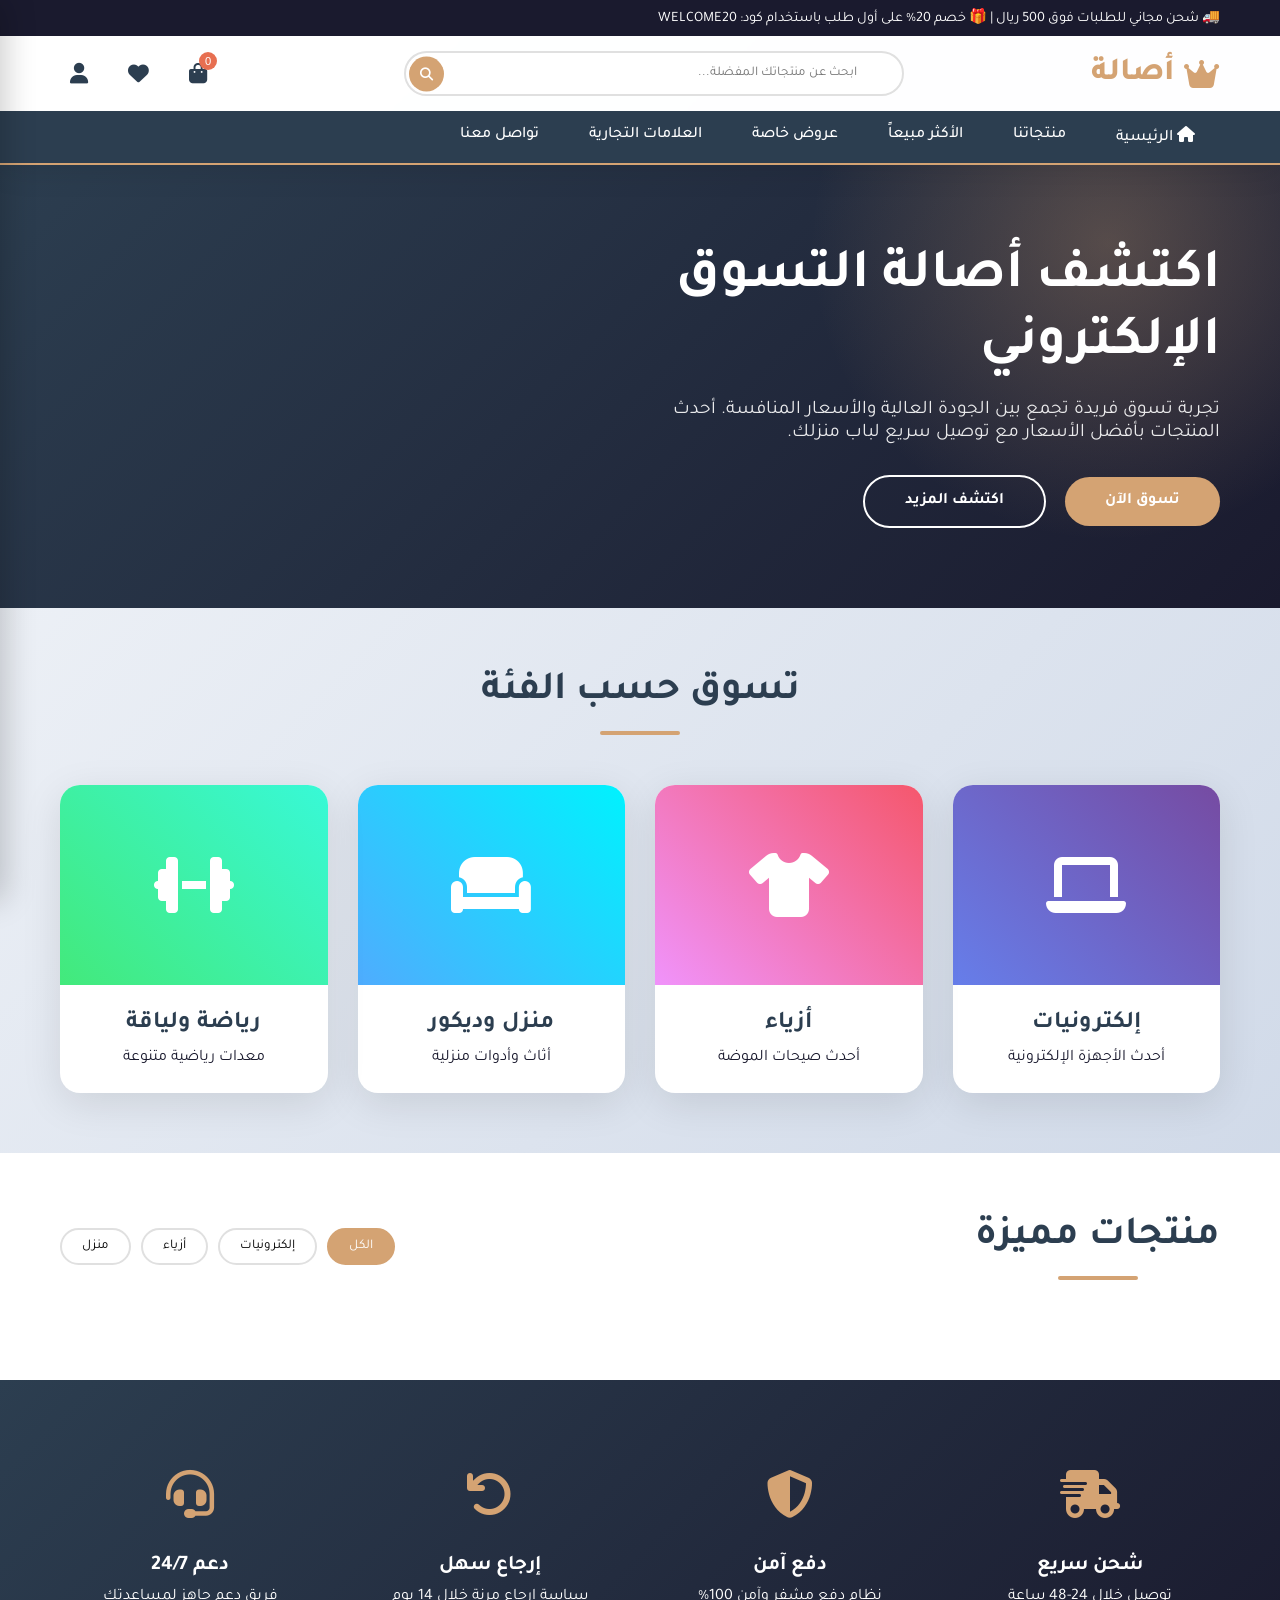
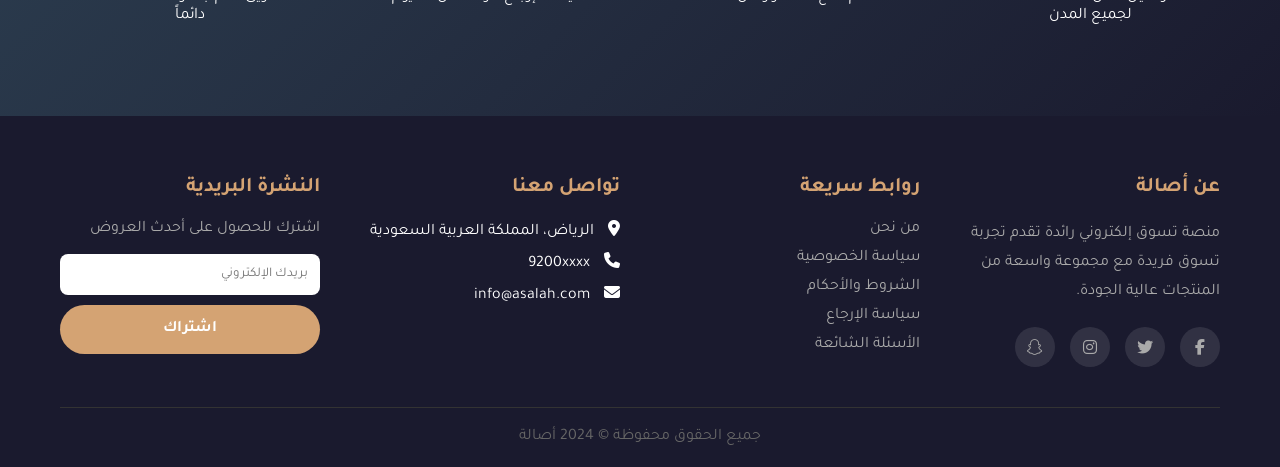
==== index.html @ a7fdba6e "Initial commit" ====
<!DOCTYPE html>
<html lang="ar" dir="rtl">
<head>
    <meta charset="UTF-8">
    <meta name="viewport" content="width=device-width, initial-scale=1.0">
    <title>أصالة | متجرك الإلكتروني</title>
    <link href="https://fonts.googleapis.com/css2?family=Tajawal:wght@400;500;700;800&display=swap" rel="stylesheet">
    <link rel="stylesheet" href="https://cdnjs.cloudflare.com/ajax/libs/font-awesome/6.4.0/css/all.min.css">
    <link rel="stylesheet" href="style.css">
</head>
<body>

    <!-- Header -->
    <header>
        <div class="header-top">
            <div class="container">
                🚚 شحن مجاني للطلبات فوق 500 ريال | 🎁 خصم 20% على أول طلب باستخدام كود: WELCOME20
            </div>
        </div>
        <div class="container">
            <div class="header-main">
                <a href="#" class="logo">
                    <i class="fas fa-crown"></i>
                    أصالة
                </a>
                
                <div class="search-bar">
                    <input type="text" placeholder="ابحث عن منتجاتك المفضلة...">
                    <button><i class="fas fa-search"></i></button>
                </div>
                
                <div class="header-actions">
                    <button class="icon-btn" onclick="toggleCart()">
                        <i class="fas fa-shopping-bag"></i>
                        <span class="badge" id="cartCount">0</span>
                    </button>
                    <button class="icon-btn">
                        <i class="fas fa-heart"></i>
                    </button>
                    <button class="icon-btn">
                        <i class="fas fa-user"></i>
                    </button>
                </div>
            </div>
        </div>
        
        <nav>
            <div class="container">
                <ul class="nav-menu">
                    <li><a href="#"><i class="fas fa-home"></i> الرئيسية</a></li>
                    <li><a href="#products">منتجاتنا</a></li>
                    <li><a href="#">الأكثر مبيعاً</a></li>
                    <li><a href="#">عروض خاصة</a></li>
                    <li><a href="#">العلامات التجارية</a></li>
                    <li><a href="#">تواصل معنا</a></li>
                </ul>
            </div>
        </nav>
    </header>

    <!-- Hero Section -->
    <section class="hero">
        <div class="container">
            <div class="hero-content">
                <h1>اكتشف أصالة التسوق الإلكتروني</h1>
                <p>تجربة تسوق فريدة تجمع بين الجودة العالية والأسعار المنافسة. أحدث المنتجات بأفضل الأسعار مع توصيل سريع لباب منزلك.</p>
                <div>
                    <a href="#products" class="btn">تسوق الآن</a>
                    <a href="#" class="btn btn-outline">اكتشف المزيد</a>
                </div>
            </div>
        </div>
    </section>

    <!-- Categories -->
    <section class="categories">
        <div class="container">
            <h2 class="section-title">تسوق حسب الفئة</h2>
            <div class="category-grid">
                <div class="category-card" onclick="filterProducts('electronics')">
                    <div class="category-img">
                        <i class="fas fa-laptop"></i>
                    </div>
                    <div class="category-info">
                        <h3>إلكترونيات</h3>
                        <p>أحدث الأجهزة الإلكترونية</p>
                    </div>
                </div>
                <div class="category-card" onclick="filterProducts('fashion')">
                    <div class="category-img">
                        <i class="fas fa-tshirt"></i>
                    </div>
                    <div class="category-info">
                        <h3>أزياء</h3>
                        <p>أحدث صيحات الموضة</p>
                    </div>
                </div>
                <div class="category-card" onclick="filterProducts('home')">
                    <div class="category-img">
                        <i class="fas fa-couch"></i>
                    </div>
                    <div class="category-info">
                        <h3>منزل وديكور</h3>
                        <p>أثاث وأدوات منزلية</p>
                    </div>
                </div>
                <div class="category-card" onclick="filterProducts('sports')">
                    <div class="category-img">
                        <i class="fas fa-dumbbell"></i>
                    </div>
                    <div class="category-info">
                        <h3>رياضة ولياقة</h3>
                        <p>معدات رياضية متنوعة</p>
                    </div>
                </div>
            </div>
        </div>
    </section>

    <!-- Products Section -->
    <section class="products" id="products">
        <div class="container">
            <div class="products-header">
                <h2 class="section-title" style="margin: 0;">منتجات مميزة</h2>
                <div class="filter-tabs">
                    <button class="filter-btn active" onclick="filterProducts('all')">الكل</button>
                    <button class="filter-btn" onclick="filterProducts('electronics')">إلكترونيات</button>
                    <button class="filter-btn" onclick="filterProducts('fashion')">أزياء</button>
                    <button class="filter-btn" onclick="filterProducts('home')">منزل</button>
                </div>
            </div>
            
            <div class="product-grid" id="productGrid">
                <!-- Products will be inserted here by JavaScript -->
            </div>
        </div>
    </section>

    <!-- Features -->
    <section class="features">
        <div class="container">
            <div class="features-grid">
                <div class="feature-card">
                    <div class="feature-icon"><i class="fas fa-shipping-fast"></i></div>
                    <h3>شحن سريع</h3>
                    <p>توصيل خلال 24-48 ساعة لجميع المدن</p>
                </div>
                <div class="feature-card">
                    <div class="feature-icon"><i class="fas fa-shield-alt"></i></div>
                    <h3>دفع آمن</h3>
                    <p>نظام دفع مشفر وآمن 100%</p>
                </div>
                <div class="feature-card">
                    <div class="feature-icon"><i class="fas fa-undo"></i></div>
                    <h3>إرجاع سهل</h3>
                    <p>سياسة إرجاع مرنة خلال 14 يوم</p>
                </div>
                <div class="feature-card">
                    <div class="feature-icon"><i class="fas fa-headset"></i></div>
                    <h3>دعم 24/7</h3>
                    <p>فريق دعم جاهز لمساعدتك دائماً</p>
                </div>
            </div>
        </div>
    </section>

    <!-- Footer -->
    <footer>
        <div class="container">
            <div class="footer-grid">
                <div class="footer-section">
                    <h3>عن أصالة</h3>
                    <p style="color: #aaa; line-height: 1.8;">منصة تسوق إلكتروني رائدة تقدم تجربة تسوق فريدة مع مجموعة واسعة من المنتجات عالية الجودة.</p>
                    <div class="social-links">
                        <a href="#"><i class="fab fa-facebook-f"></i></a>
                        <a href="#"><i class="fab fa-twitter"></i></a>
                        <a href="#"><i class="fab fa-instagram"></i></a>
                        <a href="#"><i class="fab fa-snapchat-ghost"></i></a>
                    </div>
                </div>
                
                <div class="footer-section">
                    <h3>روابط سريعة</h3>
                    <ul>
                        <li><a href="#">من نحن</a></li>
                        <li><a href="#">سياسة الخصوصية</a></li>
                        <li><a href="#">الشروط والأحكام</a></li>
                        <li><a href="#">سياسة الإرجاع</a></li>
                        <li><a href="#">الأسئلة الشائعة</a></li>
                    </ul>
                </div>
                
                <div class="footer-section">
                    <h3>تواصل معنا</h3>
                    <ul>
                        <li><i class="fas fa-map-marker-alt" style="margin-left: 10px;"></i> الرياض، المملكة العربية السعودية</li>
                        <li><i class="fas fa-phone" style="margin-left: 10px;"></i> 9200xxxx</li>
                        <li><i class="fas fa-envelope" style="margin-left: 10px;"></i> info@asalah.com</li>
                    </ul>
                </div>
                
                <div class="footer-section newsletter">
                    <h3>النشرة البريدية</h3>
                    <p style="color: #aaa; margin-bottom: 15px;">اشترك للحصول على أحدث العروض</p>
                    <input type="email" placeholder="بريدك الإلكتروني">
                    <button class="btn" style="width: 100%;">اشتراك</button>
                </div>
            </div>
            
            <div class="footer-bottom">
                <p>جميع الحقوق محفوظة © 2024 أصالة</p>
            </div>
        </div>
    </footer>

    <!-- Cart Sidebar -->
    <div class="overlay" onclick="toggleCart()"></div>
    <div class="cart-sidebar" id="cartSidebar">
        <div class="cart-header">
            <h2><i class="fas fa-shopping-bag"></i> سلة التسوق</h2>
            <button class="close-cart" onclick="toggleCart()"><i class="fas fa-times"></i></button>
        </div>
        <div class="cart-items" id="cartItems">
            <!-- Cart items will be inserted here -->
        </div>
        <div class="cart-footer">
            <div class="cart-total">
                <span>المجموع:</span>
                <span id="cartTotal">0 ريال</span>
            </div>
            <button class="checkout-btn" onclick="checkout()">
                <i class="fas fa-credit-card"></i> إتمام الشراء
            </button>
        </div>
    </div>

    <!-- Quick View Modal -->
    <div class="modal" id="productModal">
        <div class="modal-content">
            <button class="modal-close" onclick="closeModal()"><i class="fas fa-times"></i></button>
            <div class="modal-body" id="modalBody">
                <!-- Modal content will be inserted here -->
            </div>
        </div>
    </div>

    <!-- Toast Notification -->
    <div class="toast" id="toast">
        <i class="fas fa-check-circle toast-icon"></i>
        <div>
            <strong>تمت الإضافة!</strong>
            <p style="font-size: 0.9rem; opacity: 0.9;">تم إضافة المنتج إلى السلة</p>
        </div>
    </div>

    <script src="script.js"></script>
</body>
</html>
---- style.css ----
:root {
    --primary: #d4a373;
    --primary-dark: #bc8a5f;
    --secondary: #2c3e50;
    --accent: #e9c46a;
    --light: #f8f9fa;
    --dark: #1a1a2e;
    --success: #2a9d8f;
    --danger: #e76f51;
}

* {
    margin: 0;
    padding: 0;
    box-sizing: border-box;
}

body {
    font-family: 'Tajawal', sans-serif;
    background: linear-gradient(135deg, #f5f7fa 0%, #c3cfe2 100%);
    min-height: 100vh;
    color: var(--dark);
}

/* Header Styles */
header {
    background: rgba(255, 255, 255, 0.95);
    backdrop-filter: blur(10px);
    box-shadow: 0 4px 30px rgba(0, 0, 0, 0.1);
    position: sticky;
    top: 0;
    z-index: 1000;
    border-bottom: 2px solid var(--primary);
}

.header-top {
    background: var(--dark);
    color: white;
    padding: 8px 0;
    font-size: 0.9rem;
}

.container {
    max-width: 1200px;
    margin: 0 auto;
    padding: 0 20px;
}

.header-main {
    display: flex;
    justify-content: space-between;
    align-items: center;
    padding: 15px 0;
    gap: 20px;
    flex-wrap: wrap;
}

.logo {
    font-size: 2rem;
    font-weight: 800;
    color: var(--primary);
    text-decoration: none;
    display: flex;
    align-items: center;
    gap: 10px;
}

.search-bar {
    flex: 1;
    max-width: 500px;
    margin: 0 30px;
    position: relative;
}

.search-bar input {
    width: 100%;
    padding: 12px 45px 12px 20px;
    border: 2px solid #e0e0e0;
    border-radius: 50px;
    font-family: 'Tajawal', sans-serif;
    transition: all 0.3s;
}

.search-bar input:focus {
    outline: none;
    border-color: var(--primary);
}

.search-bar button {
    position: absolute;
    left: 5px;
    top: 50%;
    transform: translateY(-50%);
    background: var(--primary);
    border: none;
    width: 35px;
    height: 35px;
    border-radius: 50%;
    color: white;
    cursor: pointer;
}

.header-actions {
    display: flex;
    gap: 20px;
    align-items: center;
}

.icon-btn {
    position: relative;
    background: none;
    border: none;
    font-size: 1.3rem;
    color: var(--secondary);
    cursor: pointer;
    transition: all 0.3s;
    padding: 10px;
}

.icon-btn:hover {
    color: var(--primary);
    transform: scale(1.1);
}

.badge {
    position: absolute;
    top: 0;
    right: 0;
    background: var(--danger);
    color: white;
    font-size: 0.7rem;
    width: 18px;
    height: 18px;
    border-radius: 50%;
    display: flex;
    align-items: center;
    justify-content: center;
}

/* Navigation */
nav {
    background: var(--secondary);
    padding: 0;
}

.nav-menu {
    display: flex;
    list-style: none;
    gap: 0;
    flex-wrap: wrap;
}

.nav-menu a {
    color: white;
    text-decoration: none;
    padding: 15px 25px;
    display: block;
    transition: all 0.3s;
    font-weight: 500;
    position: relative;
}

.nav-menu a:hover {
    background: var(--primary);
}

/* Hero Section */
.hero {
    background: linear-gradient(135deg, var(--secondary) 0%, var(--dark) 100%);
    color: white;
    padding: 80px 0;
    position: relative;
    overflow: hidden;
}

.hero::before {
    content: '';
    position: absolute;
    top: -50%;
    right: -10%;
    width: 600px;
    height: 600px;
    background: radial-gradient(circle, rgba(212, 163, 115, 0.3) 0%, transparent 70%);
    border-radius: 50%;
}

.hero-content {
    position: relative;
    z-index: 1;
    max-width: 600px;
}

.hero h1 {
    font-size: 3.5rem;
    margin-bottom: 20px;
    line-height: 1.2;
}

.hero p {
    font-size: 1.2rem;
    margin-bottom: 30px;
    opacity: 0.9;
}

.btn {
    display: inline-block;
    padding: 15px 40px;
    background: var(--primary);
    color: white;
    text-decoration: none;
    border-radius: 50px;
    font-weight: 700;
    transition: all 0.3s;
    border: none;
    cursor: pointer;
    font-family: 'Tajawal', sans-serif;
    font-size: 1rem;
}

.btn:hover {
    background: var(--primary-dark);
    transform: translateY(-3px);
    box-shadow: 0 10px 30px rgba(212, 163, 115, 0.4);
}

.btn-outline {
    background: transparent;
    border: 2px solid white;
    margin-right: 15px;
}

.btn-outline:hover {
    background: white;
    color: var(--secondary);
}

/* Categories */
.categories {
    padding: 60px 0;
}

.section-title {
    text-align: center;
    font-size: 2.5rem;
    margin-bottom: 50px;
    color: var(--secondary);
    position: relative;
}

.section-title::after {
    content: '';
    display: block;
    width: 80px;
    height: 4px;
    background: var(--primary);
    margin: 15px auto 0;
    border-radius: 2px;
}

.category-grid {
    display: grid;
    grid-template-columns: repeat(auto-fit, minmax(250px, 1fr));
    gap: 30px;
}

.category-card {
    background: white;
    border-radius: 20px;
    overflow: hidden;
    box-shadow: 0 10px 40px rgba(0,0,0,0.1);
    transition: all 0.3s;
    cursor: pointer;
    position: relative;
}

.category-card:hover {
    transform: translateY(-10px);
    box-shadow: 0 20px 60px rgba(0,0,0,0.15);
}

.category-img {
    height: 200px;
    background: linear-gradient(45deg, #667eea 0%, #764ba2 100%);
    display: flex;
    align-items: center;
    justify-content: center;
    font-size: 4rem;
    color: white;
}

.category-card:nth-child(2) .category-img { background: linear-gradient(45deg, #f093fb 0%, #f5576c 100%); }
.category-card:nth-child(3) .category-img { background: linear-gradient(45deg, #4facfe 0%, #00f2fe 100%); }
.category-card:nth-child(4) .category-img { background: linear-gradient(45deg, #43e97b 0%, #38f9d7 100%); }

.category-info {
    padding: 25px;
    text-align: center;
}

.category-info h3 {
    font-size: 1.5rem;
    margin-bottom: 10px;
    color: var(--secondary);
}

/* Products Section */
.products {
    padding: 60px 0;
    background: white;
}

.products-header {
    display: flex;
    justify-content: space-between;
    align-items: center;
    margin-bottom: 40px;
    flex-wrap: wrap;
    gap: 20px;
}

.filter-tabs {
    display: flex;
    gap: 10px;
    flex-wrap: wrap;
}

.filter-btn {
    padding: 8px 20px;
    border: 2px solid #e0e0e0;
    background: white;
    border-radius: 25px;
    cursor: pointer;
    transition: all 0.3s;
    font-family: 'Tajawal', sans-serif;
}

.filter-btn.active, .filter-btn:hover {
    background: var(--primary);
    color: white;
    border-color: var(--primary);
}

.product-grid {
    display: grid;
    grid-template-columns: repeat(auto-fill, minmax(280px, 1fr));
    gap: 30px;
}

.product-card {
    background: white;
    border-radius: 20px;
    overflow: hidden;
    box-shadow: 0 5px 20px rgba(0,0,0,0.08);
    transition: all 0.3s;
    position: relative;
    border: 1px solid #f0f0f0;
}

.product-card:hover {
    transform: translateY(-5px);
    box-shadow: 0 15px 40px rgba(0,0,0,0.12);
}

.product-badge {
    position: absolute;
    top: 15px;
    right: 15px;
    background: var(--danger);
    color: white;
    padding: 5px 15px;
    border-radius: 20px;
    font-size: 0.85rem;
    font-weight: 700;
    z-index: 2;
}

.product-badge.new {
    background: var(--success);
}

.product-img {
    height: 250px;
    background: #f8f9fa;
    display: flex;
    align-items: center;
    justify-content: center;
    font-size: 5rem;
    color: #ddd;
    position: relative;
    overflow: hidden;
}

.product-actions {
    position: absolute;
    bottom: -50px;
    left: 0;
    right: 0;
    display: flex;
    justify-content: center;
    gap: 10px;
    padding: 15px;
    background: linear-gradient(to top, rgba(0,0,0,0.8), transparent);
    transition: all 0.3s;
}

.product-card:hover .product-actions {
    bottom: 0;
}

.action-btn {
    width: 40px;
    height: 40px;
    border-radius: 50%;
    border: none;
    background: white;
    color: var(--secondary);
    cursor: pointer;
    transition: all 0.3s;
    display: flex;
    align-items: center;
    justify-content: center;
}

.action-btn:hover {
    background: var(--primary);
    color: white;
}

.product-info {
    padding: 20px;
}

.product-category {
    color: var(--primary);
    font-size: 0.9rem;
    font-weight: 500;
}

.product-title {
    font-size: 1.1rem;
    margin: 10px 0;
    color: var(--secondary);
    font-weight: 700;
}

.product-price {
    display: flex;
    align-items: center;
    gap: 10px;
}

.current-price {
    font-size: 1.3rem;
    font-weight: 800;
    color: var(--secondary);
}

.old-price {
    text-decoration: line-through;
    color: #999;
    font-size: 0.95rem;
}

.rating {
    display: flex;
    gap: 3px;
    margin-top: 10px;
    color: var(--accent);
}

/* Cart Sidebar */
.cart-sidebar {
    position: fixed;
    top: 0;
    left: -400px;
    width: 400px;
    height: 100vh;
    background: white;
    box-shadow: 5px 0 30px rgba(0,0,0,0.2);
    z-index: 2000;
    transition: all 0.4s cubic-bezier(0.4, 0, 0.2, 1);
    display: flex;
    flex-direction: column;
}

.cart-sidebar.open {
    left: 0;
}

.cart-header {
    padding: 25px;
    background: var(--secondary);
    color: white;
    display: flex;
    justify-content: space-between;
    align-items: center;
}

.cart-header h2 {
    display: flex;
    align-items: center;
    gap: 10px;
}

.close-cart {
    background: none;
    border: none;
    color: white;
    font-size: 1.5rem;
    cursor: pointer;
}

.cart-items {
    flex: 1;
    overflow-y: auto;
    padding: 20px;
}

.cart-item {
    display: flex;
    gap: 15px;
    padding: 15px;
    background: #f8f9fa;
    border-radius: 15px;
    margin-bottom: 15px;
    animation: slideIn 0.3s ease;
}

@keyframes slideIn {
    from { opacity: 0; transform: translateX(-20px); }
    to { opacity: 1; transform: translateX(0); }
}

.cart-item-img {
    width: 80px;
    height: 80px;
    background: white;
    border-radius: 10px;
    display: flex;
    align-items: center;
    justify-content: center;
    font-size: 2rem;
}

.cart-item-details {
    flex: 1;
}

.cart-item-title {
    font-weight: 700;
    margin-bottom: 5px;
}

.cart-item-price {
    color: var(--primary);
    font-weight: 700;
}

.quantity-control {
    display: flex;
    align-items: center;
    gap: 10px;
    margin-top: 10px;
}

.qty-btn {
    width: 25px;
    height: 25px;
    border: 1px solid #ddd;
    background: white;
    border-radius: 5px;
    cursor: pointer;
    display: flex;
    align-items: center;
    justify-content: center;
}

.remove-item {
    color: var(--danger);
    background: none;
    border: none;
    cursor: pointer;
    font-size: 1.2rem;
}

.cart-footer {
    padding: 25px;
    border-top: 2px solid #f0f0f0;
    background: white;
}

.cart-total {
    display: flex;
    justify-content: space-between;
    font-size: 1.3rem;
    font-weight: 800;
    margin-bottom: 20px;
    color: var(--secondary);
}

.checkout-btn {
    width: 100%;
    padding: 18px;
    background: var(--success);
    color: white;
    border: none;
    border-radius: 12px;
    font-size: 1.1rem;
    font-weight: 700;
    cursor: pointer;
    transition: all 0.3s;
    font-family: 'Tajawal', sans-serif;
}

.checkout-btn:hover {
    background: #21867a;
    transform: translateY(-2px);
}

.overlay {
    position: fixed;
    top: 0;
    left: 0;
    width: 100%;
    height: 100%;
    background: rgba(0,0,0,0.5);
    z-index: 1500;
    opacity: 0;
    visibility: hidden;
    transition: all 0.3s;
}

.overlay.active {
    opacity: 1;
    visibility: visible;
}

/* Features Section */
.features {
    padding: 60px 0;
    background: linear-gradient(135deg, var(--secondary) 0%, var(--dark) 100%);
    color: white;
}

.features-grid {
    display: grid;
    grid-template-columns: repeat(auto-fit, minmax(250px, 1fr));
    gap: 40px;
}

.feature-card {
    text-align: center;
    padding: 30px;
}

.feature-icon {
    font-size: 3rem;
    margin-bottom: 20px;
    color: var(--primary);
}

.feature-card h3 {
    font-size: 1.3rem;
    margin-bottom: 10px;
}

/* Footer */
footer {
    background: var(--dark);
    color: white;
    padding: 60px 0 20px;
}

.footer-grid {
    display: grid;
    grid-template-columns: repeat(auto-fit, minmax(250px, 1fr));
    gap: 40px;
    margin-bottom: 40px;
}

.footer-section h3 {
    color: var(--primary);
    margin-bottom: 20px;
    font-size: 1.3rem;
}

.footer-section ul {
    list-style: none;
}

.footer-section ul li {
    margin-bottom: 10px;
}

.footer-section a {
    color: #aaa;
    text-decoration: none;
    transition: color 0.3s;
}

.footer-section a:hover {
    color: var(--primary);
}

.newsletter input {
    width: 100%;
    padding: 12px;
    border: none;
    border-radius: 8px;
    margin-bottom: 10px;
    font-family: 'Tajawal', sans-serif;
}

.social-links {
    display: flex;
    gap: 15px;
    margin-top: 20px;
}

.social-links a {
    width: 40px;
    height: 40px;
    background: rgba(255,255,255,0.1);
    border-radius: 50%;
    display: flex;
    align-items: center;
    justify-content: center;
    transition: all 0.3s;
}

.social-links a:hover {
    background: var(--primary);
    transform: translateY(-3px);
}

.footer-bottom {
    text-align: center;
    padding-top: 20px;
    border-top: 1px solid #333;
    color: #666;
}

/* Quick View Modal */
.modal {
    display: none;
    position: fixed;
    top: 0;
    left: 0;
    width: 100%;
    height: 100%;
    background: rgba(0,0,0,0.8);
    z-index: 3000;
    align-items: center;
    justify-content: center;
    padding: 20px;
}

.modal.active {
    display: flex;
}

.modal-content {
    background: white;
    border-radius: 20px;
    max-width: 900px;
    width: 100%;
    max-height: 90vh;
    overflow-y: auto;
    position: relative;
    animation: modalIn 0.3s ease;
}

@keyframes modalIn {
    from { opacity: 0; transform: scale(0.9); }
    to { opacity: 1; transform: scale(1); }
}

.modal-close {
    position: absolute;
    top: 20px;
    left: 20px;
    background: white;
    border: none;
    width: 40px;
    height: 40px;
    border-radius: 50%;
    cursor: pointer;
    font-size: 1.2rem;
    z-index: 10;
    box-shadow: 0 2px 10px rgba(0,0,0,0.1);
}

.modal-body {
    display: grid;
    grid-template-columns: 1fr 1fr;
    gap: 40px;
    padding: 40px;
}

.modal-img {
    background: #f8f9fa;
    border-radius: 15px;
    min-height: 400px;
    display: flex;
    align-items: center;
    justify-content: center;
    font-size: 8rem;
    color: #ddd;
}

.modal-info h2 {
    font-size: 2rem;
    margin-bottom: 15px;
    color: var(--secondary);
}

.modal-price {
    font-size: 2rem;
    color: var(--primary);
    font-weight: 800;
    margin-bottom: 20px;
}

.modal-description {
    color: #666;
    line-height: 1.8;
    margin-bottom: 30px;
}

.size-options {
    margin-bottom: 25px;
}

.size-options h4 {
    margin-bottom: 10px;
}

.size-buttons {
    display: flex;
    gap: 10px;
}

.size-btn {
    padding: 10px 20px;
    border: 2px solid #ddd;
    background: white;
    border-radius: 8px;
    cursor: pointer;
    transition: all 0.3s;
    font-family: 'Tajawal', sans-serif;
}

.size-btn.active, .size-btn:hover {
    border-color: var(--primary);
    background: var(--primary);
    color: white;
}

.add-to-cart {
    width: 100%;
    padding: 18px;
    background: var(--secondary);
    color: white;
    border: none;
    border-radius: 12px;
    font-size: 1.1rem;
    font-weight: 700;
    cursor: pointer;
    transition: all 0.3s;
    font-family: 'Tajawal', sans-serif;
    display: flex;
    align-items: center;
    justify-content: center;
    gap: 10px;
}

.add-to-cart:hover {
    background: var(--primary);
}

/* Toast Notification */
.toast {
    position: fixed;
    bottom: 30px;
    right: 30px;
    background: var(--secondary);
    color: white;
    padding: 20px 30px;
    border-radius: 12px;
    box-shadow: 0 10px 30px rgba(0,0,0,0.3);
    display: flex;
    align-items: center;
    gap: 15px;
    transform: translateX(400px);
    transition: all 0.4s cubic-bezier(0.68, -0.55, 0.265, 1.55);
    z-index: 4000;
}

.toast.show {
    transform: translateX(0);
}

.toast-icon {
    font-size: 1.5rem;
    color: var(--success);
}

/* Responsive */
@media (max-width: 768px) {
    .header-main {
        flex-wrap: wrap;
    }
    
    .search-bar {
        order: 3;
        width: 100%;
        margin: 15px 0 0 0;
    }
    
    .hero {
        padding: 60px 0;
    }

    .hero h1 {
        font-size: 2rem;
    }
    
    .modal-body {
        grid-template-columns: 1fr;
        padding: 25px;
    }
    
    .cart-sidebar {
        width: 100%;
        left: -100%;
    }

    .products-header {
        flex-direction: column;
        align-items: flex-start;
    }
    
    .toast {
        right: 15px;
        left: 15px;
        justify-content: center;
    }
}
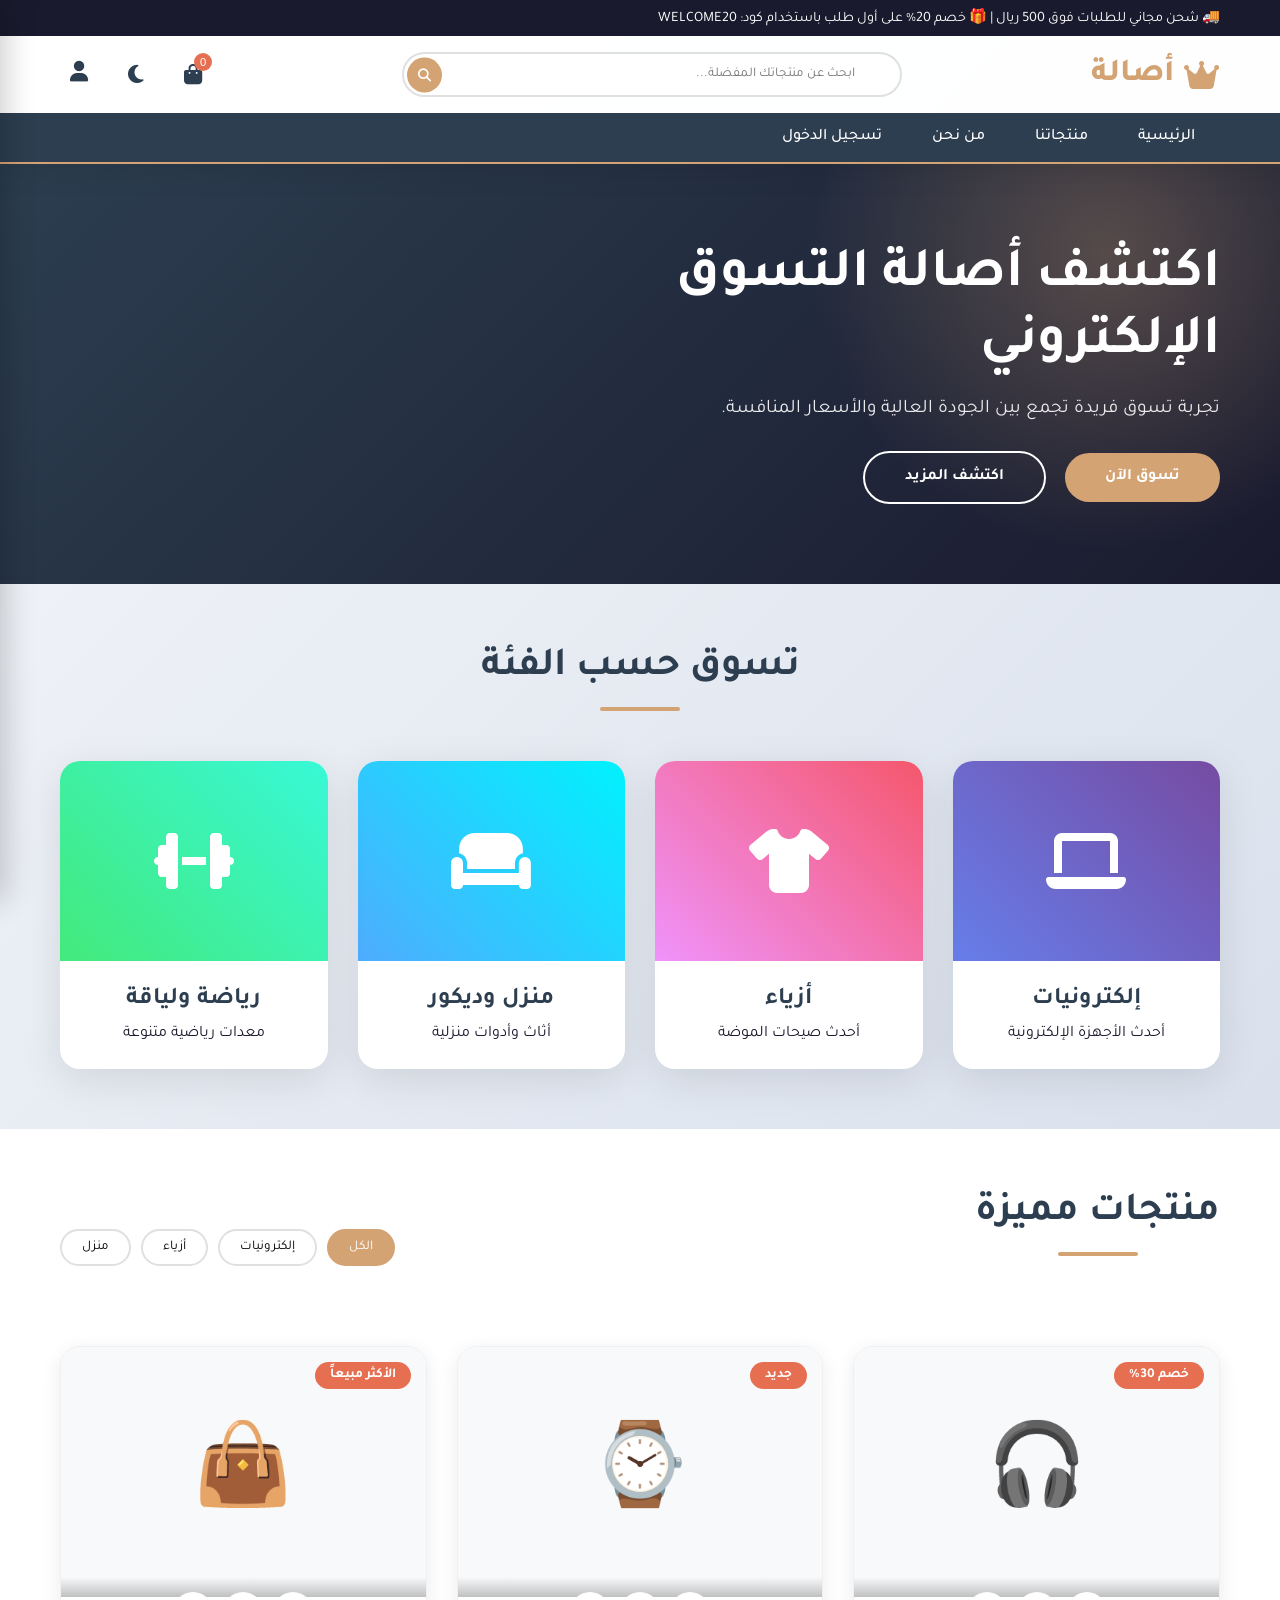
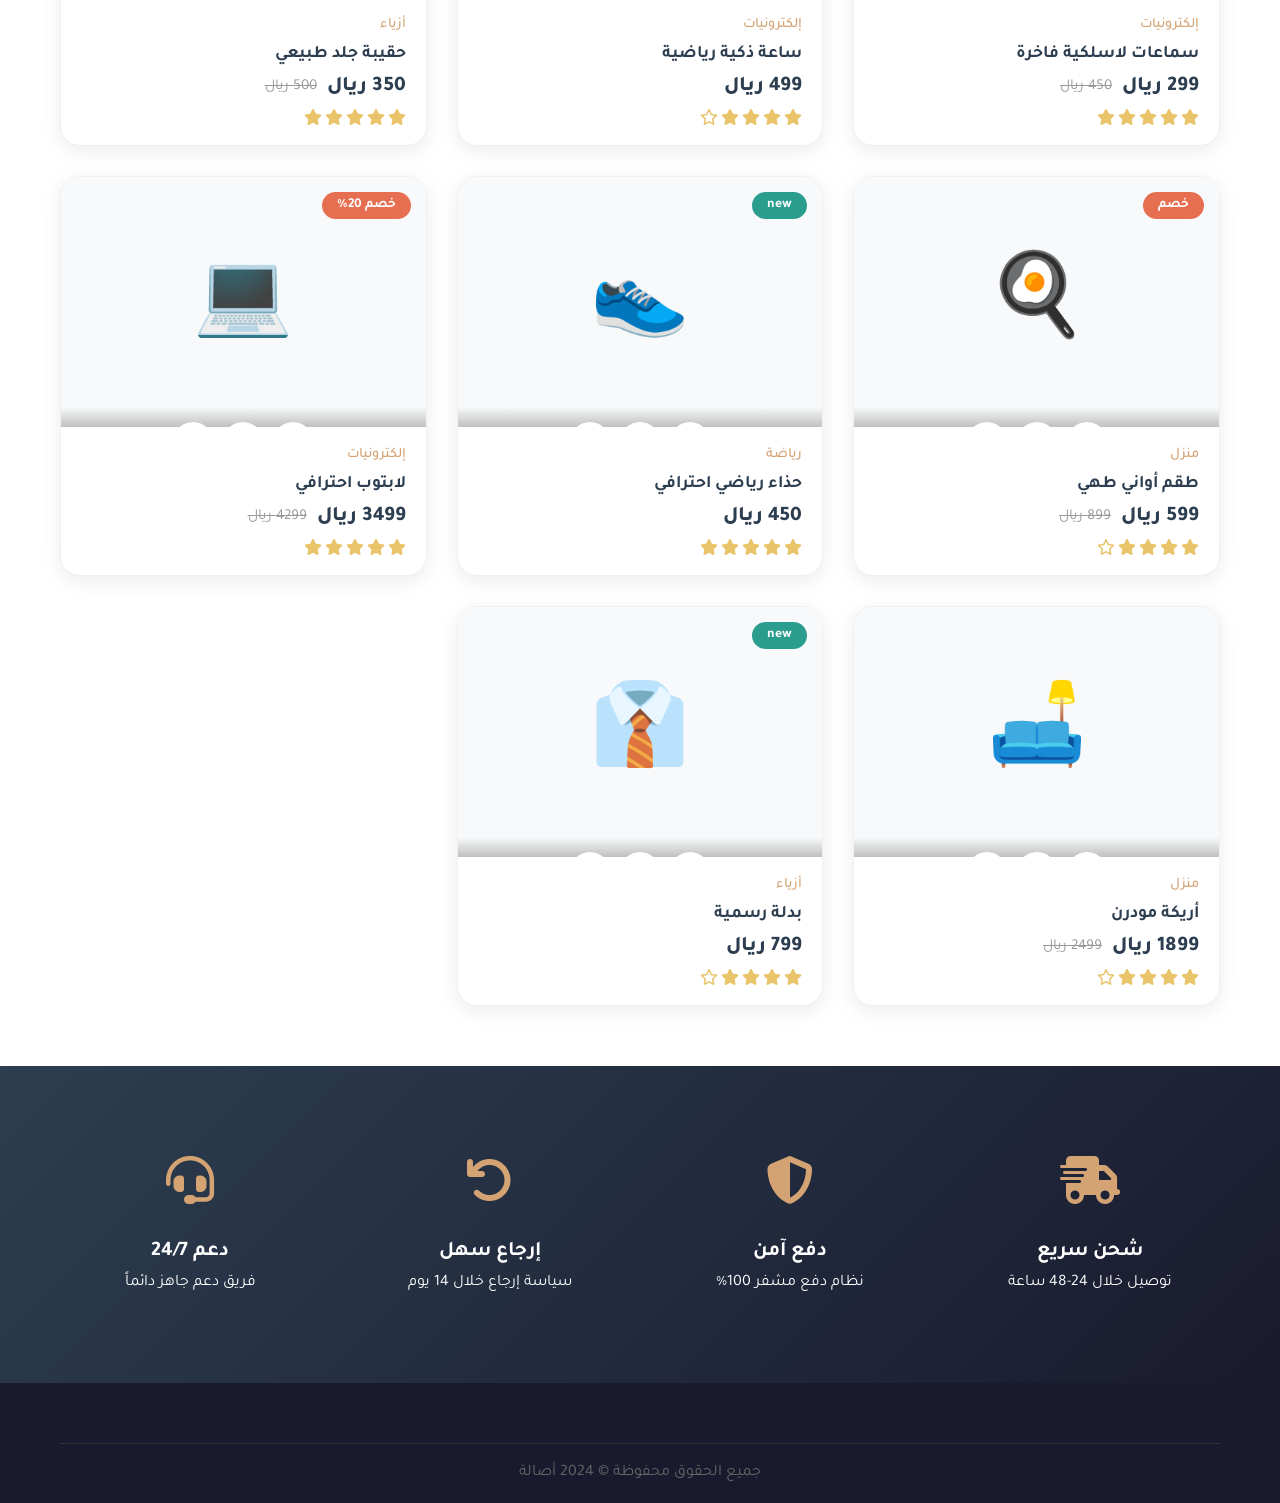
==== commit 84709e97: "all" ====
--- a/index.html
+++ b/index.html
@@ -4,6 +4,7 @@
     <meta charset="UTF-8">
     <meta name="viewport" content="width=device-width, initial-scale=1.0">
     <title>أصالة | متجرك الإلكتروني</title>
+
     <link href="https://fonts.googleapis.com/css2?family=Tajawal:wght@400;500;700;800&display=swap" rel="stylesheet">
     <link rel="stylesheet" href="https://cdnjs.cloudflare.com/ajax/libs/font-awesome/6.4.0/css/all.min.css">
     <link rel="stylesheet" href="style.css">
@@ -17,56 +18,56 @@
                 🚚 شحن مجاني للطلبات فوق 500 ريال | 🎁 خصم 20% على أول طلب باستخدام كود: WELCOME20
             </div>
         </div>
+
         <div class="container">
             <div class="header-main">
-                <a href="#" class="logo">
-                    <i class="fas fa-crown"></i>
-                    أصالة
+                <a href="index.html" class="logo">
+                    <i class="fas fa-crown"></i> أصالة
                 </a>
-                
+
                 <div class="search-bar">
                     <input type="text" placeholder="ابحث عن منتجاتك المفضلة...">
                     <button><i class="fas fa-search"></i></button>
                 </div>
-                
+
                 <div class="header-actions">
                     <button class="icon-btn" onclick="toggleCart()">
                         <i class="fas fa-shopping-bag"></i>
                         <span class="badge" id="cartCount">0</span>
                     </button>
-                    <button class="icon-btn">
-                        <i class="fas fa-heart"></i>
+
+                    <button class="icon-btn" onclick="toggleDarkMode()">
+                        <i class="fas fa-moon"></i>
                     </button>
-                    <button class="icon-btn">
+
+                    <a href="login.html" class="icon-btn">
                         <i class="fas fa-user"></i>
-                    </button>
-                </div>
-            </div>
-        </div>
-        
+                    </a>
+                </div>
+            </div>
+        </div>
+
         <nav>
             <div class="container">
                 <ul class="nav-menu">
-                    <li><a href="#"><i class="fas fa-home"></i> الرئيسية</a></li>
+                    <li><a href="index.html">الرئيسية</a></li>
                     <li><a href="#products">منتجاتنا</a></li>
-                    <li><a href="#">الأكثر مبيعاً</a></li>
-                    <li><a href="#">عروض خاصة</a></li>
-                    <li><a href="#">العلامات التجارية</a></li>
-                    <li><a href="#">تواصل معنا</a></li>
+                    <li><a href="about.html">من نحن</a></li>
+                    <li><a href="login.html">تسجيل الدخول</a></li>
                 </ul>
             </div>
         </nav>
     </header>
 
-    <!-- Hero Section -->
+    <!-- Hero -->
     <section class="hero">
         <div class="container">
             <div class="hero-content">
                 <h1>اكتشف أصالة التسوق الإلكتروني</h1>
-                <p>تجربة تسوق فريدة تجمع بين الجودة العالية والأسعار المنافسة. أحدث المنتجات بأفضل الأسعار مع توصيل سريع لباب منزلك.</p>
+                <p>تجربة تسوق فريدة تجمع بين الجودة العالية والأسعار المنافسة.</p>
                 <div>
                     <a href="#products" class="btn">تسوق الآن</a>
-                    <a href="#" class="btn btn-outline">اكتشف المزيد</a>
+                    <a href="about.html" class="btn btn-outline">اكتشف المزيد</a>
                 </div>
             </div>
         </div>
@@ -76,38 +77,34 @@
     <section class="categories">
         <div class="container">
             <h2 class="section-title">تسوق حسب الفئة</h2>
+
             <div class="category-grid">
                 <div class="category-card" onclick="filterProducts('electronics')">
-                    <div class="category-img">
-                        <i class="fas fa-laptop"></i>
-                    </div>
+                    <div class="category-img"><i class="fas fa-laptop"></i></div>
                     <div class="category-info">
                         <h3>إلكترونيات</h3>
                         <p>أحدث الأجهزة الإلكترونية</p>
                     </div>
                 </div>
+
                 <div class="category-card" onclick="filterProducts('fashion')">
-                    <div class="category-img">
-                        <i class="fas fa-tshirt"></i>
-                    </div>
+                    <div class="category-img"><i class="fas fa-tshirt"></i></div>
                     <div class="category-info">
                         <h3>أزياء</h3>
                         <p>أحدث صيحات الموضة</p>
                     </div>
                 </div>
+
                 <div class="category-card" onclick="filterProducts('home')">
-                    <div class="category-img">
-                        <i class="fas fa-couch"></i>
-                    </div>
+                    <div class="category-img"><i class="fas fa-couch"></i></div>
                     <div class="category-info">
                         <h3>منزل وديكور</h3>
                         <p>أثاث وأدوات منزلية</p>
                     </div>
                 </div>
+
                 <div class="category-card" onclick="filterProducts('sports')">
-                    <div class="category-img">
-                        <i class="fas fa-dumbbell"></i>
-                    </div>
+                    <div class="category-img"><i class="fas fa-dumbbell"></i></div>
                     <div class="category-info">
                         <h3>رياضة ولياقة</h3>
                         <p>معدات رياضية متنوعة</p>
@@ -117,11 +114,12 @@
         </div>
     </section>
 
-    <!-- Products Section -->
+    <!-- Products -->
     <section class="products" id="products">
         <div class="container">
             <div class="products-header">
-                <h2 class="section-title" style="margin: 0;">منتجات مميزة</h2>
+                <h2 class="section-title">منتجات مميزة</h2>
+
                 <div class="filter-tabs">
                     <button class="filter-btn active" onclick="filterProducts('all')">الكل</button>
                     <button class="filter-btn" onclick="filterProducts('electronics')">إلكترونيات</button>
@@ -129,10 +127,8 @@
                     <button class="filter-btn" onclick="filterProducts('home')">منزل</button>
                 </div>
             </div>
-            
-            <div class="product-grid" id="productGrid">
-                <!-- Products will be inserted here by JavaScript -->
-            </div>
+
+            <div class="product-grid" id="productGrid"></div>
         </div>
     </section>
 
@@ -143,22 +139,25 @@
                 <div class="feature-card">
                     <div class="feature-icon"><i class="fas fa-shipping-fast"></i></div>
                     <h3>شحن سريع</h3>
-                    <p>توصيل خلال 24-48 ساعة لجميع المدن</p>
-                </div>
+                    <p>توصيل خلال 24-48 ساعة</p>
+                </div>
+
                 <div class="feature-card">
                     <div class="feature-icon"><i class="fas fa-shield-alt"></i></div>
                     <h3>دفع آمن</h3>
-                    <p>نظام دفع مشفر وآمن 100%</p>
-                </div>
+                    <p>نظام دفع مشفر 100%</p>
+                </div>
+
                 <div class="feature-card">
                     <div class="feature-icon"><i class="fas fa-undo"></i></div>
                     <h3>إرجاع سهل</h3>
-                    <p>سياسة إرجاع مرنة خلال 14 يوم</p>
-                </div>
+                    <p>سياسة إرجاع خلال 14 يوم</p>
+                </div>
+
                 <div class="feature-card">
                     <div class="feature-icon"><i class="fas fa-headset"></i></div>
                     <h3>دعم 24/7</h3>
-                    <p>فريق دعم جاهز لمساعدتك دائماً</p>
+                    <p>فريق دعم جاهز دائماً</p>
                 </div>
             </div>
         </div>
@@ -167,46 +166,6 @@
     <!-- Footer -->
     <footer>
         <div class="container">
-            <div class="footer-grid">
-                <div class="footer-section">
-                    <h3>عن أصالة</h3>
-                    <p style="color: #aaa; line-height: 1.8;">منصة تسوق إلكتروني رائدة تقدم تجربة تسوق فريدة مع مجموعة واسعة من المنتجات عالية الجودة.</p>
-                    <div class="social-links">
-                        <a href="#"><i class="fab fa-facebook-f"></i></a>
-                        <a href="#"><i class="fab fa-twitter"></i></a>
-                        <a href="#"><i class="fab fa-instagram"></i></a>
-                        <a href="#"><i class="fab fa-snapchat-ghost"></i></a>
-                    </div>
-                </div>
-                
-                <div class="footer-section">
-                    <h3>روابط سريعة</h3>
-                    <ul>
-                        <li><a href="#">من نحن</a></li>
-                        <li><a href="#">سياسة الخصوصية</a></li>
-                        <li><a href="#">الشروط والأحكام</a></li>
-                        <li><a href="#">سياسة الإرجاع</a></li>
-                        <li><a href="#">الأسئلة الشائعة</a></li>
-                    </ul>
-                </div>
-                
-                <div class="footer-section">
-                    <h3>تواصل معنا</h3>
-                    <ul>
-                        <li><i class="fas fa-map-marker-alt" style="margin-left: 10px;"></i> الرياض، المملكة العربية السعودية</li>
-                        <li><i class="fas fa-phone" style="margin-left: 10px;"></i> 9200xxxx</li>
-                        <li><i class="fas fa-envelope" style="margin-left: 10px;"></i> info@asalah.com</li>
-                    </ul>
-                </div>
-                
-                <div class="footer-section newsletter">
-                    <h3>النشرة البريدية</h3>
-                    <p style="color: #aaa; margin-bottom: 15px;">اشترك للحصول على أحدث العروض</p>
-                    <input type="email" placeholder="بريدك الإلكتروني">
-                    <button class="btn" style="width: 100%;">اشتراك</button>
-                </div>
-            </div>
-            
             <div class="footer-bottom">
                 <p>جميع الحقوق محفوظة © 2024 أصالة</p>
             </div>
@@ -220,31 +179,22 @@
             <h2><i class="fas fa-shopping-bag"></i> سلة التسوق</h2>
             <button class="close-cart" onclick="toggleCart()"><i class="fas fa-times"></i></button>
         </div>
-        <div class="cart-items" id="cartItems">
-            <!-- Cart items will be inserted here -->
-        </div>
+
+        <div class="cart-items" id="cartItems"></div>
+
         <div class="cart-footer">
             <div class="cart-total">
                 <span>المجموع:</span>
                 <span id="cartTotal">0 ريال</span>
             </div>
+
             <button class="checkout-btn" onclick="checkout()">
                 <i class="fas fa-credit-card"></i> إتمام الشراء
             </button>
         </div>
     </div>
 
-    <!-- Quick View Modal -->
-    <div class="modal" id="productModal">
-        <div class="modal-content">
-            <button class="modal-close" onclick="closeModal()"><i class="fas fa-times"></i></button>
-            <div class="modal-body" id="modalBody">
-                <!-- Modal content will be inserted here -->
-            </div>
-        </div>
-    </div>
-
-    <!-- Toast Notification -->
+    <!-- Toast -->
     <div class="toast" id="toast">
         <i class="fas fa-check-circle toast-icon"></i>
         <div>
--- a/style.css
+++ b/style.css
@@ -945,4 +945,25 @@
         left: 15px;
         justify-content: center;
     }
+}
+body.dark {
+    background: #121212;
+    color: #eee;
+}
+
+body.dark header,
+body.dark nav,
+body.dark footer {
+    background: #1e1e1e !important;
+}
+
+body.dark .product-card,
+body.dark .category-card,
+body.dark .modal-content {
+    background: #222;
+    color: #fff;
+}
+
+body.dark .btn {
+    background: var(--primary-dark);
 }
